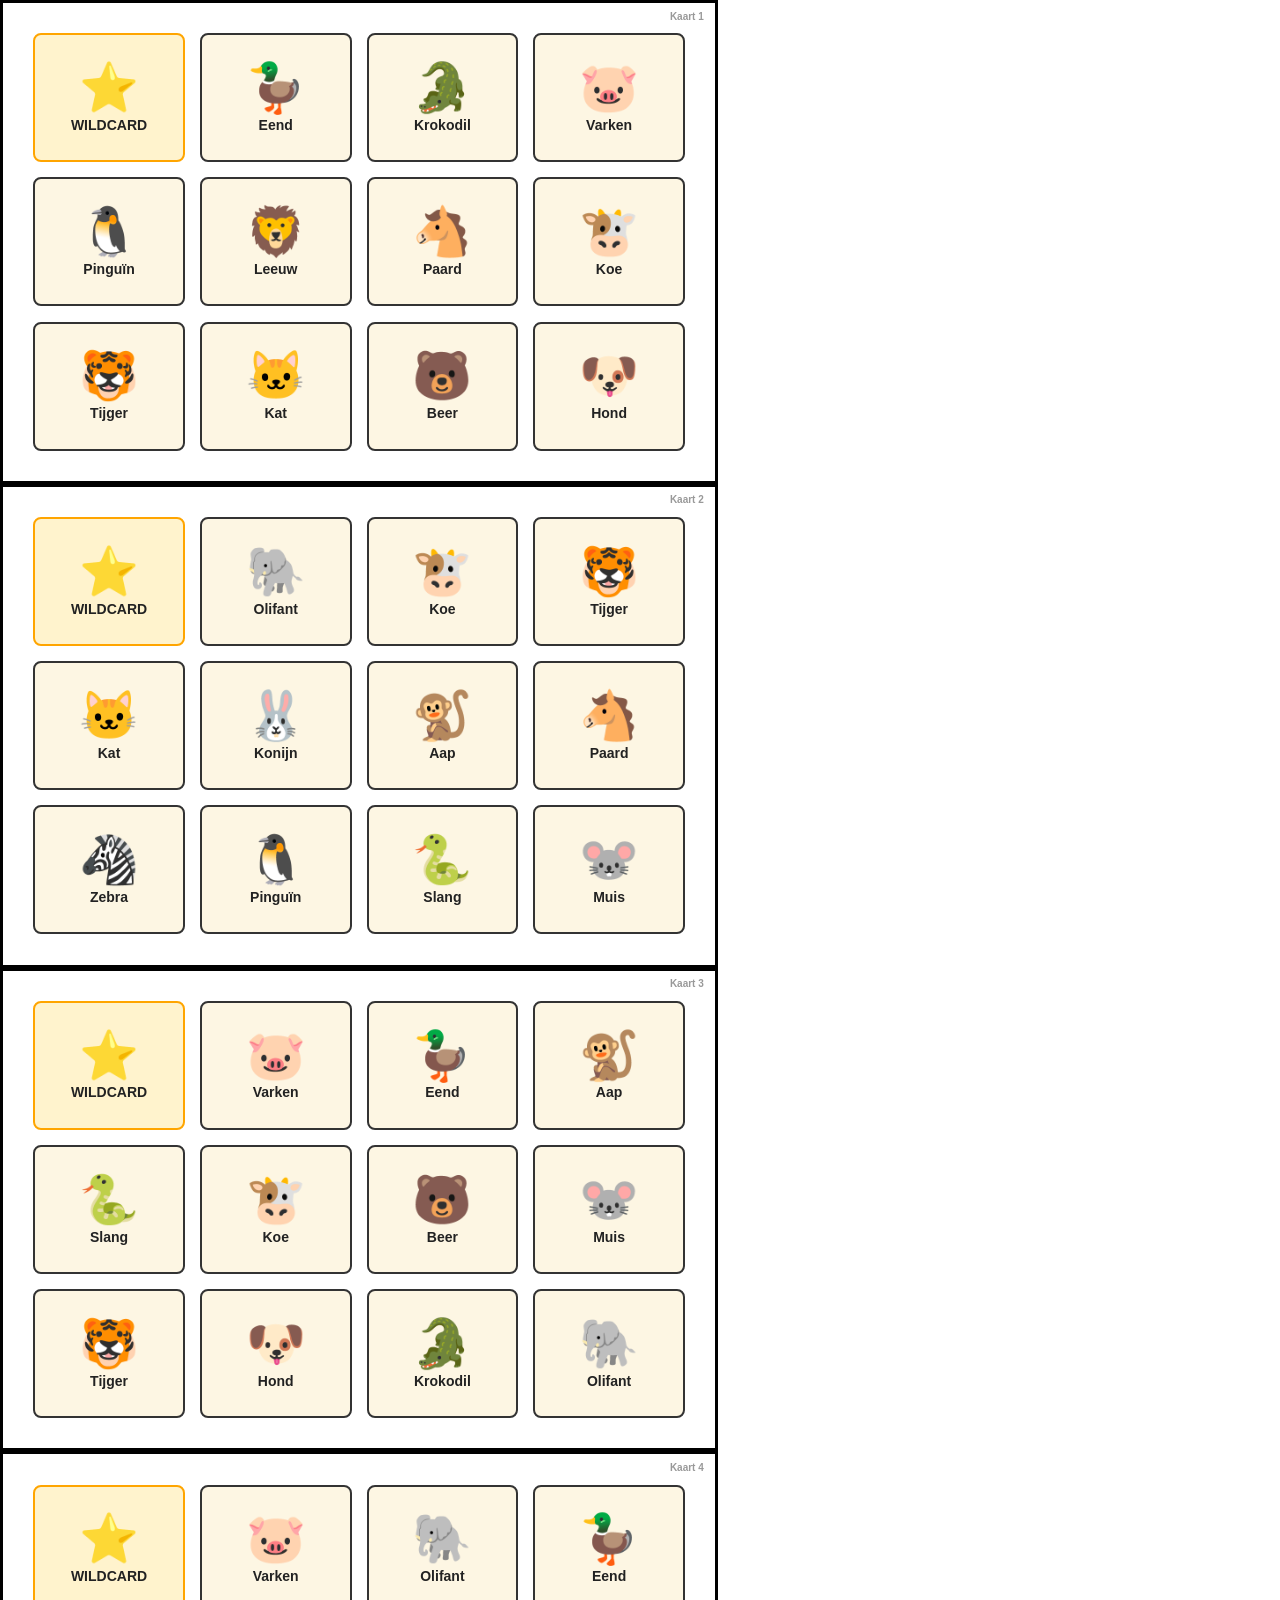
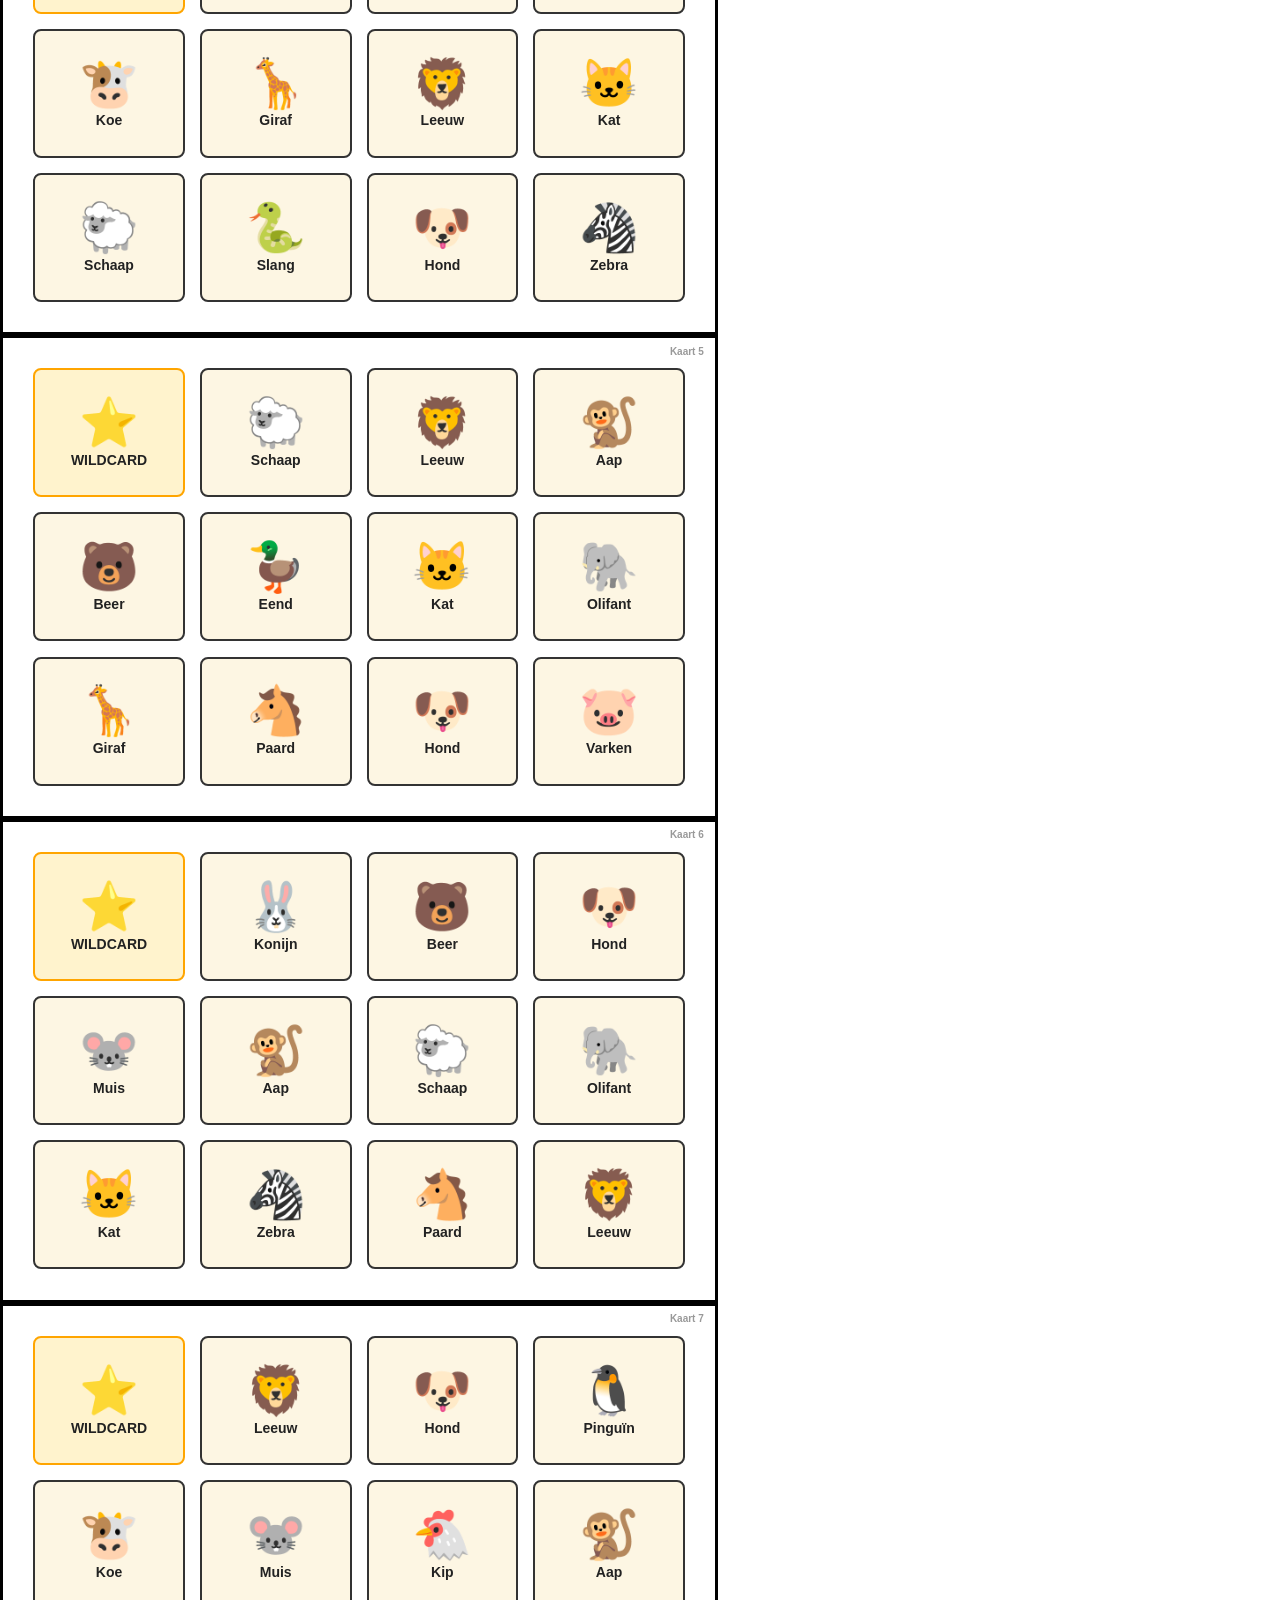
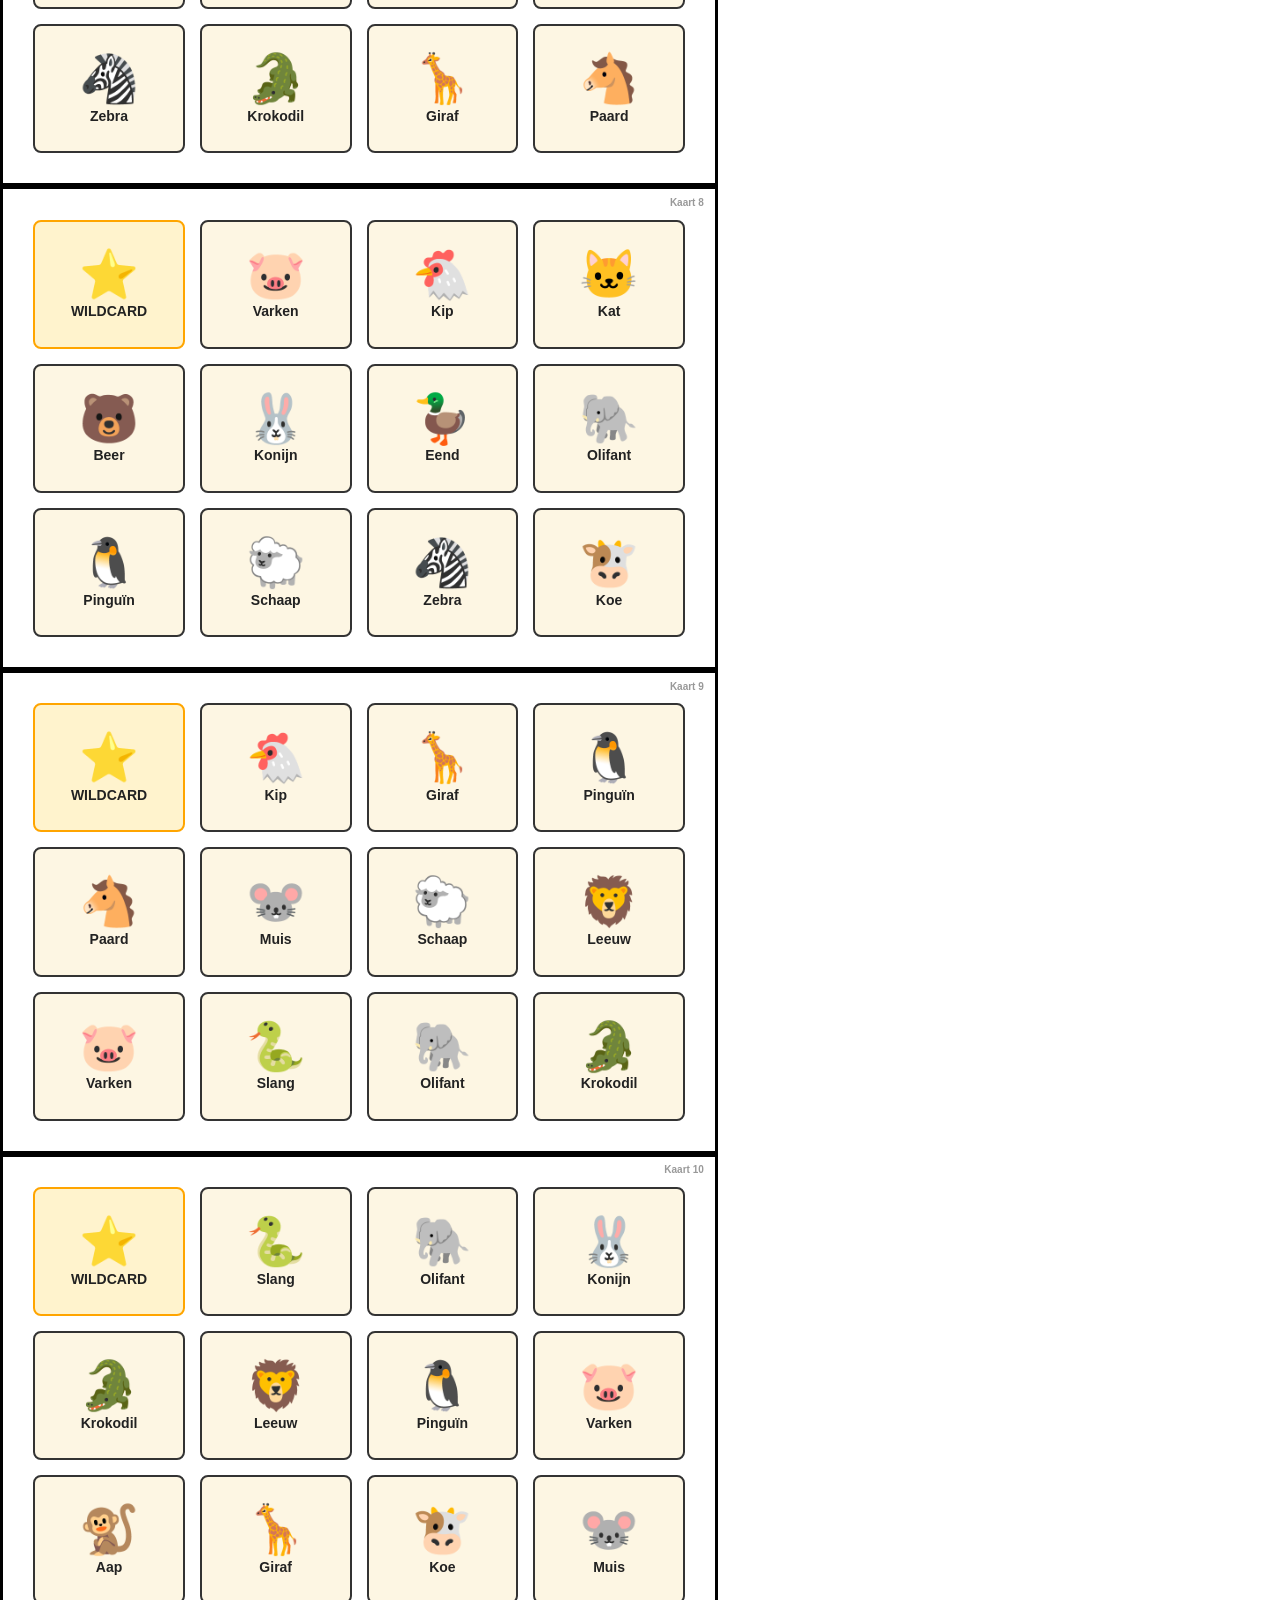
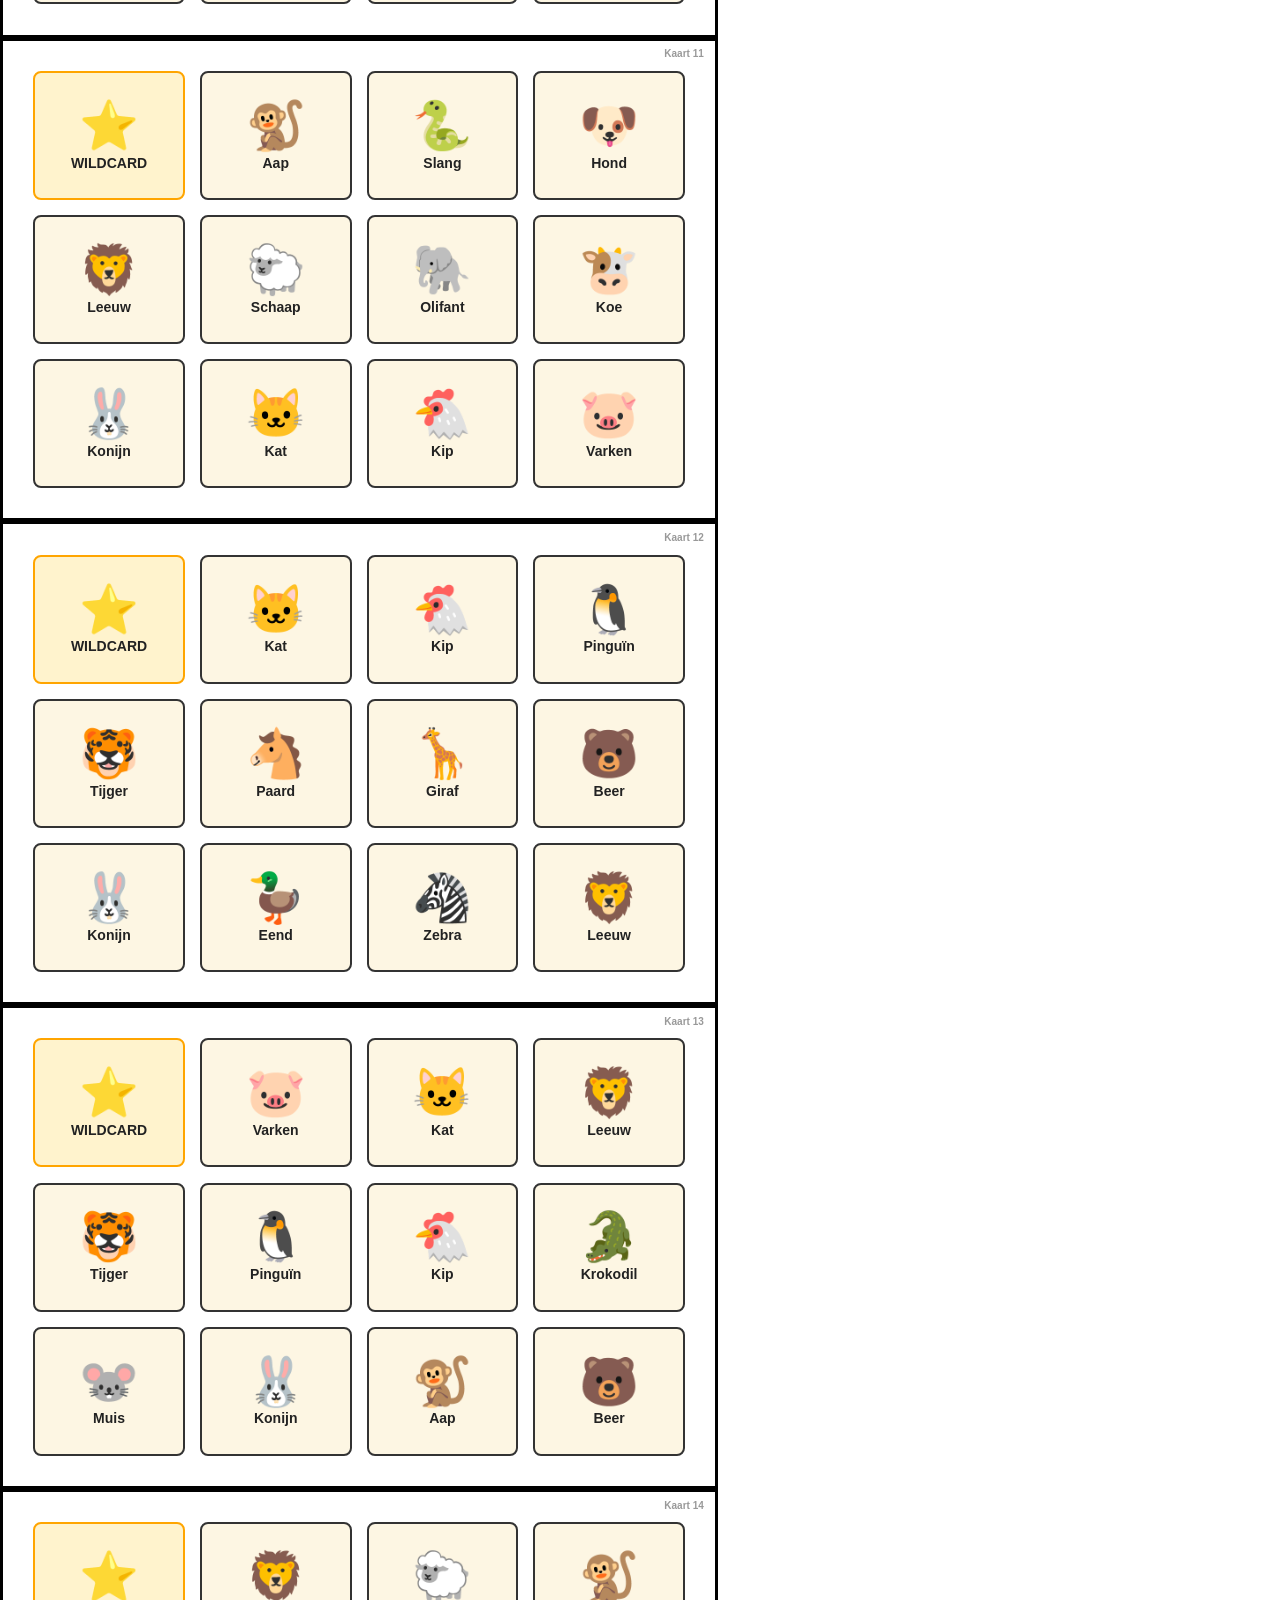
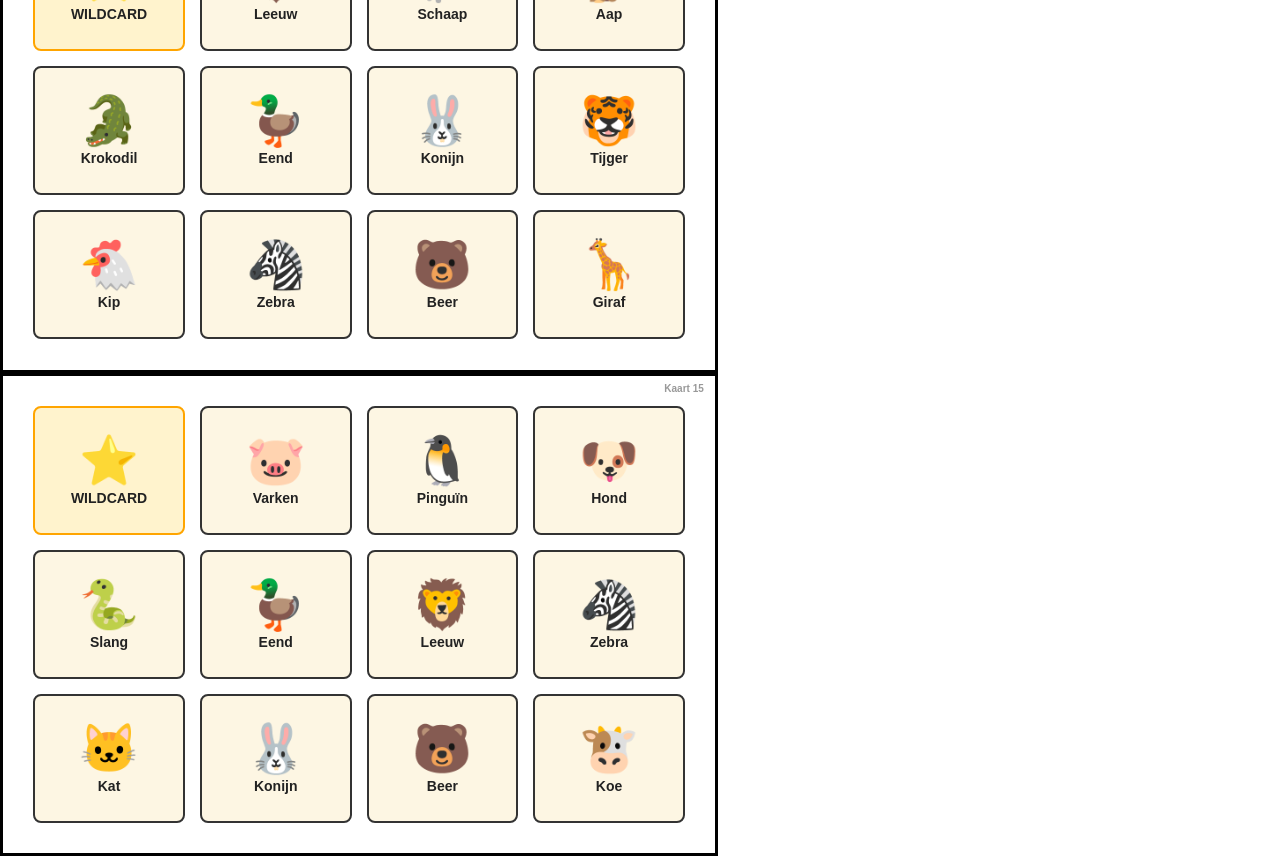
==== bingo-cards.html @ 0db5ee46 "Add files via upload" ====
<!DOCTYPE html>
<html lang="nl">
<head>
    <meta charset="UTF-8">
    <meta name="viewport" content="width=device-width, initial-scale=1.0">
    <title>Bingo Kaarten</title>
    <style>
        * { margin: 0; padding: 0; box-sizing: border-box; }
        body { font-family: system-ui, sans-serif; background: white; }
        #print-area { display: block; }
        
        .print-card {
            width: 190mm;
            height: 128mm;
            border: 3px solid #000;
            display: grid;
            grid-template-columns: repeat(4, 1fr);
            grid-template-rows: repeat(3, 1fr);
            gap: 4mm;
            padding: 8mm;
            box-sizing: border-box;
            page-break-after: always;
            font-family: sans-serif;
            background: white;
            position: relative;
        }
        
        .print-card:last-child { page-break-after: avoid; }
        
        .print-cell {
            border: 2px solid #333;
            border-radius: 8px;
            display: flex;
            flex-direction: column;
            align-items: center;
            justify-content: center;
            background: #fdf6e3;
            overflow: hidden;
        }
        
        .print-cell img {
            width: 55px;
            height: 55px;
            margin-bottom: 3px;
        }
        
        .print-cell .emoji {
            font-size: 48px;
            margin-bottom: 3px;
            display: block;
        }
        
        .print-cell span {
            font-size: 14px;
            font-weight: bold;
            color: #222;
            text-align: center;
            line-height: 1.1;
            padding: 0 2px;
        }
        
        .card-number {
            position: absolute;
            top: 2mm;
            right: 3mm;
            font-size: 10px;
            color: #999;
            font-weight: bold;
        }
        
        .star-cell { background: #fff3cd; border-color: #ffa500; }
        .star-cell span { color: #ff6b00; }
        
        .wildcard-cell { background: #fff3cd; border-color: #ffa500; font-weight: bold; }
        
        @media print {
            body { margin: 0; padding: 0; }
            .print-card { margin: 0; border: none; }
        }
    </style>
</head>
<body>
    <div id="print-area"></div>
    <script>
        const ANIMALS = [
            { id: 'hond', name: 'Hond', icon: '🐶' },
            { id: 'kat', name: 'Kat', icon: '🐱' },
            { id: 'koe', name: 'Koe', icon: '🐮' },
            { id: 'varken', name: 'Varken', icon: '🐷' },
            { id: 'schaap', name: 'Schaap', icon: '🐑' },
            { id: 'paard', name: 'Paard', icon: '🐴' },
            { id: 'kip', name: 'Kip', icon: '🐔' },
            { id: 'eend', name: 'Eend', icon: '🦆' },
            { id: 'konijn', name: 'Konijn', icon: '🐰' },
            { id: 'muis', name: 'Muis', icon: '🐭' },
            { id: 'olifant', name: 'Olifant', icon: '🐘' },
            { id: 'leeuw', name: 'Leeuw', icon: '🦁' },
            { id: 'aap', name: 'Aap', icon: '🐒' },
            { id: 'beer', name: 'Beer', icon: '🐻' },
            { id: 'krokodil', name: 'Krokodil', icon: '🐊' },
            { id: 'slang', name: 'Slang', icon: '🐍' },
            { id: 'tijger', name: 'Tijger', icon: '🐯' },
            { id: 'zebra', name: 'Zebra', icon: '🦓' },
            { id: 'giraf', name: 'Giraf', icon: '🦒' },
            { id: 'pinguin', name: 'Pinguïn', icon: '🐧' },
        ].map(a => ({
            ...a,
            svg: `data:image/svg+xml;utf8,<svg xmlns="http://www.w3.org/2000/svg" viewBox="0 0 100 100"><rect width="100" height="100" rx="15" fill="%23fdf6e3" stroke="%23ff9f43" stroke-width="2"/><text x="50" y="70" font-size="60" text-anchor="middle">${a.icon}</text></svg>`
        }));
        
        function generateCards() {
            const area = document.getElementById('print-area');
            let html = '';
            
            const wildcard = {
                name: 'WILDCARD',
                icon: '⭐',
                isWildcard: true
            };
            
            for (let cardNum = 0; cardNum < 15; cardNum++) {
                // Pick 11 random unique animals for this card (wildcard takes first slot)
                const shuffled = [...ANIMALS].sort(() => 0.5 - Math.random());
                const cardAnimals = shuffled.slice(0, 11);
                
                html += `<div class="print-card">`;
                html += `<div class="card-number">Kaart ${cardNum + 1}</div>`;
                
                // Add wildcard as first cell
                html += `<div class="print-cell wildcard-cell">
                    <span class="emoji">${wildcard.icon}</span>
                    <span>${wildcard.name}</span>
                </div>`;
                
                // Add remaining 11 animals
                cardAnimals.forEach(a => {
                    html += `<div class="print-cell">
                        <span class="emoji">${a.icon}</span>
                        <span>${a.name}</span>
                    </div>`;
                });
                
                html += `</div>`;
            }
            
            area.innerHTML = html;
        }
        
        document.addEventListener('DOMContentLoaded', () => {
            generateCards();
            // Auto-open print dialog after a short delay
            setTimeout(() => window.print(), 500);
        });
    </script>
</body>
</html>
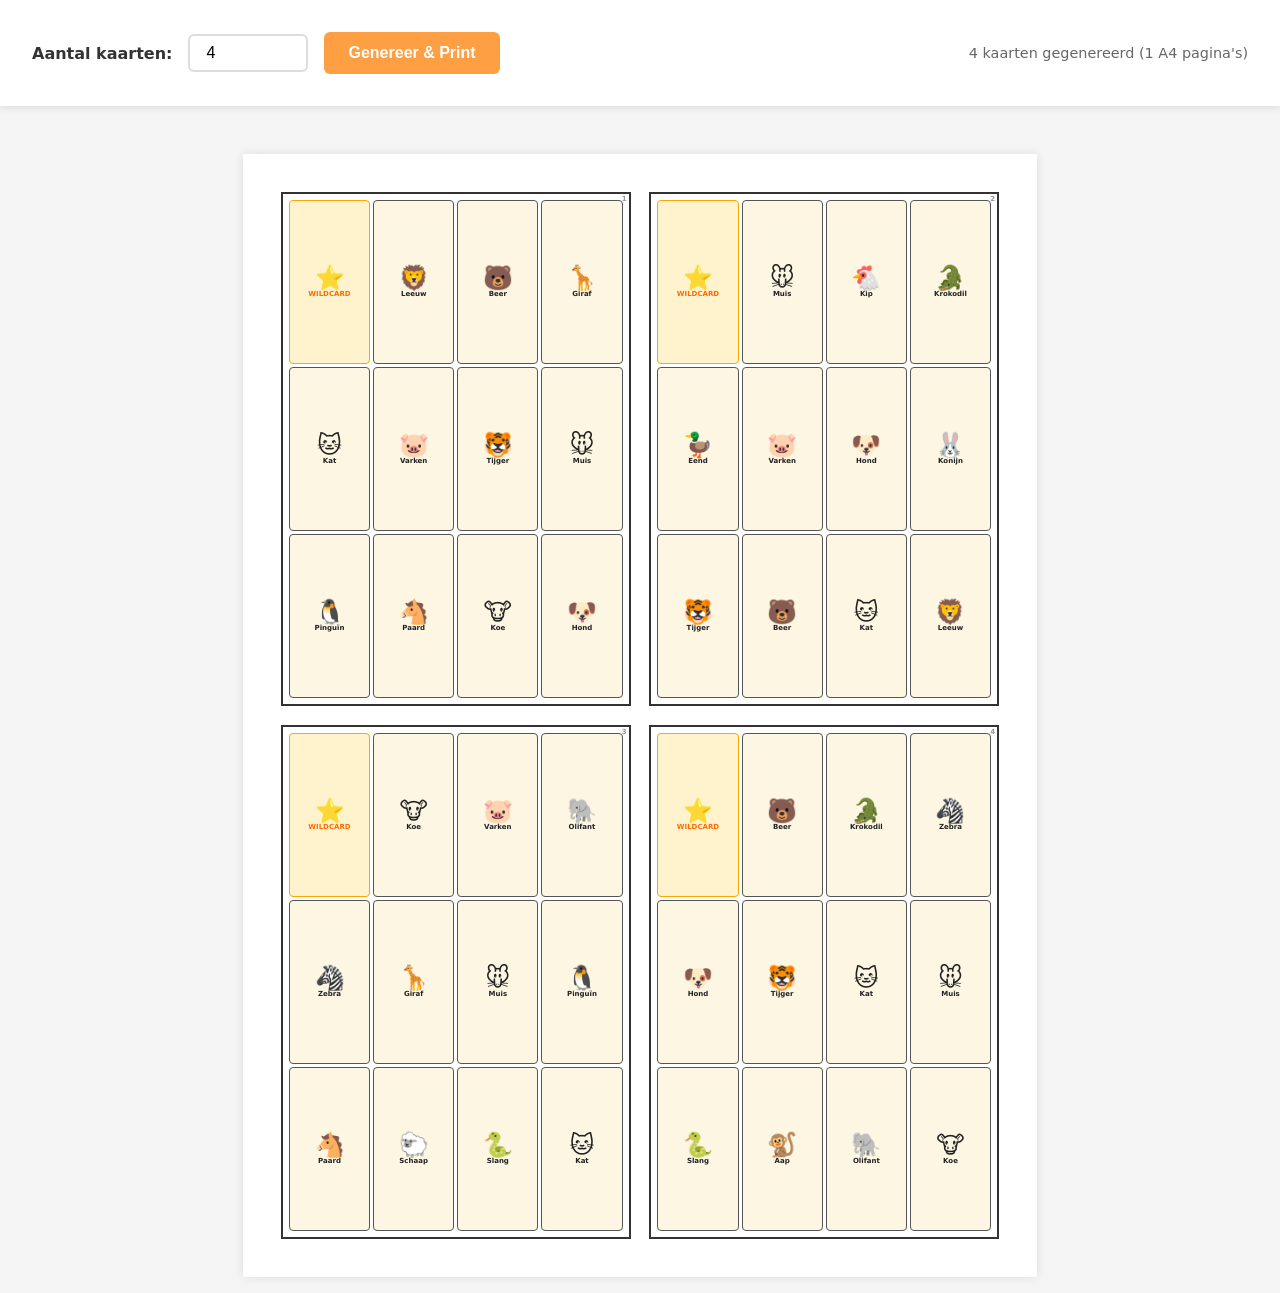
==== commit b9868649: "speech updated, cards updated." ====
--- a/bingo-cards.html
+++ b/bingo-cards.html
@@ -1,86 +1,198 @@
-<!DOCTYPE html>
+  <!DOCTYPE html>
 <html lang="nl">
 <head>
     <meta charset="UTF-8">
     <meta name="viewport" content="width=device-width, initial-scale=1.0">
-    <title>Bingo Kaarten</title>
+    <title>Bingo Kaarten Afdrukken</title>
     <style>
         * { margin: 0; padding: 0; box-sizing: border-box; }
-        body { font-family: system-ui, sans-serif; background: white; }
-        #print-area { display: block; }
-        
+        
+        body {
+            font-family: system-ui, sans-serif;
+            background: #f5f5f5;
+        }
+        
+        /* UI Controls (screen-only) */
+        #controls {
+            padding: 2rem;
+            background: white;
+            box-shadow: 0 2px 8px rgba(0,0,0,0.1);
+            display: flex;
+            gap: 1rem;
+            align-items: center;
+            flex-wrap: wrap;
+            margin-bottom: 2rem;
+        }
+        
+        #controls label {
+            font-weight: 600;
+            color: #333;
+        }
+        
+        #controls input {
+            padding: 0.5rem 1rem;
+            border: 2px solid #ddd;
+            border-radius: 6px;
+            font-size: 1rem;
+            width: 120px;
+        }
+        
+        #controls button {
+            padding: 0.75rem 1.5rem;
+            background: #ff9f43;
+            color: white;
+            border: none;
+            border-radius: 6px;
+            font-weight: 600;
+            cursor: pointer;
+            font-size: 1rem;
+            transition: background 0.2s;
+        }
+        
+        #controls button:hover {
+            background: #ff8c1a;
+        }
+        
+        #print-area {
+            display: grid;
+            grid-template-columns: 1fr;
+            gap: 2rem;
+            padding: 1rem;
+        }
+        
+        /* A4 Page Container - holds 4 cards (2x2) */
+        .page {
+            width: 210mm;
+            height: 297mm;
+            background: white;
+            margin: 0 auto;
+            padding: 1cm;
+            display: grid;
+            grid-template-columns: 1fr 1fr;
+            grid-template-rows: 1fr 1fr;
+            gap: 0.5cm;
+            page-break-after: always;
+            box-shadow: 0 0 10px rgba(0,0,0,0.1);
+        }
+        
+        .page:last-child {
+            page-break-after: avoid;
+        }
+        
+        /* Individual Bingo Card */
         .print-card {
-            width: 190mm;
-            height: 128mm;
-            border: 3px solid #000;
+            border: 2px solid #333;
+            background: white;
             display: grid;
             grid-template-columns: repeat(4, 1fr);
             grid-template-rows: repeat(3, 1fr);
-            gap: 4mm;
-            padding: 8mm;
+            gap: 3px;
+            padding: 6px;
             box-sizing: border-box;
-            page-break-after: always;
-            font-family: sans-serif;
-            background: white;
             position: relative;
-        }
-        
-        .print-card:last-child { page-break-after: avoid; }
+            overflow: hidden;
+        }
         
         .print-cell {
-            border: 2px solid #333;
-            border-radius: 8px;
+            border: 1px solid #555;
+            border-radius: 4px;
             display: flex;
             flex-direction: column;
             align-items: center;
             justify-content: center;
             background: #fdf6e3;
             overflow: hidden;
-        }
-        
-        .print-cell img {
-            width: 55px;
-            height: 55px;
-            margin-bottom: 3px;
+            padding: 2px;
+            min-height: 30px;
         }
         
         .print-cell .emoji {
-            font-size: 48px;
-            margin-bottom: 3px;
-            display: block;
+            font-size: 24px;
+            line-height: 1;
+            margin-bottom: 1px;
         }
         
         .print-cell span {
-            font-size: 14px;
+            font-size: 7px;
             font-weight: bold;
             color: #222;
             text-align: center;
-            line-height: 1.1;
-            padding: 0 2px;
+            line-height: 1;
         }
         
         .card-number {
             position: absolute;
-            top: 2mm;
-            right: 3mm;
-            font-size: 10px;
+            top: 1px;
+            right: 2px;
+            font-size: 7px;
             color: #999;
             font-weight: bold;
         }
         
-        .star-cell { background: #fff3cd; border-color: #ffa500; }
-        .star-cell span { color: #ff6b00; }
-        
-        .wildcard-cell { background: #fff3cd; border-color: #ffa500; font-weight: bold; }
-        
+        .wildcard-cell {
+            background: #fff3cd;
+            border-color: #ffa500;
+        }
+        
+        .wildcard-cell span {
+            color: #ff6b00;
+        }
+        
+        /* Responsive for screen view */
+        @media screen and (max-width: 1024px) {
+            #controls {
+                padding: 1rem;
+            }
+            
+            .page {
+                width: 100%;
+                max-width: 600px;
+                box-shadow: 0 2px 8px rgba(0,0,0,0.1);
+                margin: 0 auto 2rem;
+            }
+        }
+        
+        /* Print Styles */
         @media print {
-            body { margin: 0; padding: 0; }
-            .print-card { margin: 0; border: none; }
+            body {
+                margin: 0;
+                padding: 0;
+                background: white;
+            }
+            
+            #controls {
+                display: none;
+            }
+            
+            #print-area {
+                gap: 0;
+                padding: 0;
+            }
+            
+            .page {
+                margin: 0;
+                width: 100%;
+                height: 100%;
+                page-break-after: always;
+                box-shadow: none;
+            }
+            
+            .page:last-child {
+                page-break-after: avoid;
+            }
         }
     </style>
 </head>
 <body>
+    <div id="controls">
+        <label for="cardCount">Aantal kaarten:</label>
+        <input type="number" id="cardCount" min="4" max="100" value="4" step="4">
+        <button id="generateBtn">Genereer & Print</button>
+        <span id="status" style="margin-left: auto; color: #666; font-size: 0.9rem;"></span>
+    </div>
+    
     <div id="print-area"></div>
+
     <script>
         const ANIMALS = [
             { id: 'hond', name: 'Hond', icon: '🐶' },
@@ -103,53 +215,86 @@
             { id: 'zebra', name: 'Zebra', icon: '🦓' },
             { id: 'giraf', name: 'Giraf', icon: '🦒' },
             { id: 'pinguin', name: 'Pinguïn', icon: '🐧' },
-        ].map(a => ({
-            ...a,
-            svg: `data:image/svg+xml;utf8,<svg xmlns="http://www.w3.org/2000/svg" viewBox="0 0 100 100"><rect width="100" height="100" rx="15" fill="%23fdf6e3" stroke="%23ff9f43" stroke-width="2"/><text x="50" y="70" font-size="60" text-anchor="middle">${a.icon}</text></svg>`
-        }));
-        
-        function generateCards() {
+        ];
+        
+        const wildcard = { name: 'WILDCARD', icon: '⭐', isWildcard: true };
+        
+        function generateCards(numCards) {
             const area = document.getElementById('print-area');
+            const status = document.getElementById('status');
+            
+            // Validate input
+            numCards = Math.max(4, Math.min(100, parseInt(numCards) || 4));
+            // Round to nearest 4 for better page layout
+            numCards = Math.ceil(numCards / 4) * 4;
+            
             let html = '';
-            
-            const wildcard = {
-                name: 'WILDCARD',
-                icon: '⭐',
-                isWildcard: true
-            };
-            
-            for (let cardNum = 0; cardNum < 15; cardNum++) {
-                // Pick 11 random unique animals for this card (wildcard takes first slot)
-                const shuffled = [...ANIMALS].sort(() => 0.5 - Math.random());
-                const cardAnimals = shuffled.slice(0, 11);
+            let cardIndex = 0;
+            
+            // Generate pages with 4 cards each (2x2 grid)
+            for (let pageNum = 0; cardIndex < numCards; pageNum++) {
+                html += '<div class="page">';
                 
-                html += `<div class="print-card">`;
-                html += `<div class="card-number">Kaart ${cardNum + 1}</div>`;
+                // 4 cards per page
+                for (let cardInPage = 0; cardInPage < 4 && cardIndex < numCards; cardInPage++) {
+                    cardIndex++;
+                    
+                    // Pick 11 random unique animals for this card
+                    const shuffled = [...ANIMALS].sort(() => 0.5 - Math.random());
+                    const cardAnimals = shuffled.slice(0, 11);
+                    
+                    html += `<div class="print-card">`;
+                    html += `<div class="card-number">${cardIndex}</div>`;
+                    
+                    // Add wildcard as first cell
+                    html += `<div class="print-cell wildcard-cell">
+                        <span class="emoji">${wildcard.icon}</span>
+                        <span>${wildcard.name}</span>
+                    </div>`;
+                    
+                    // Add remaining 11 animals
+                    cardAnimals.forEach(a => {
+                        html += `<div class="print-cell">
+                            <span class="emoji">${a.icon}</span>
+                            <span>${a.name}</span>
+                        </div>`;
+                    });
+                    
+                    html += `</div>`;
+                }
                 
-                // Add wildcard as first cell
-                html += `<div class="print-cell wildcard-cell">
-                    <span class="emoji">${wildcard.icon}</span>
-                    <span>${wildcard.name}</span>
-                </div>`;
-                
-                // Add remaining 11 animals
-                cardAnimals.forEach(a => {
-                    html += `<div class="print-cell">
-                        <span class="emoji">${a.icon}</span>
-                        <span>${a.name}</span>
-                    </div>`;
-                });
-                
-                html += `</div>`;
+                html += '</div>';
             }
             
             area.innerHTML = html;
+            status.textContent = `${numCards} kaarten gegenereerd (${Math.ceil(numCards / 4)} A4 pagina's)`;
         }
         
         document.addEventListener('DOMContentLoaded', () => {
-            generateCards();
-            // Auto-open print dialog after a short delay
-            setTimeout(() => window.print(), 500);
+            const cardCountInput = document.getElementById('cardCount');
+            const generateBtn = document.getElementById('generateBtn');
+            
+            // Generate initial cards
+            generateCards(cardCountInput.value);
+            
+            // Generate button click
+            generateBtn.addEventListener('click', () => {
+                generateCards(cardCountInput.value);
+                // Auto-open print dialog
+                setTimeout(() => window.print(), 500);
+            });
+            
+            // Auto-generate when input changes if not actively typing
+            let timeout;
+            cardCountInput.addEventListener('input', () => {
+                clearTimeout(timeout);
+                timeout = setTimeout(() => {
+                    generateCards(cardCountInput.value);
+                }, 500);
+            });
+            
+            // Auto-print on load (optional - disabled for better UX)
+            // setTimeout(() => window.print(), 1000);
         });
     </script>
 </body>
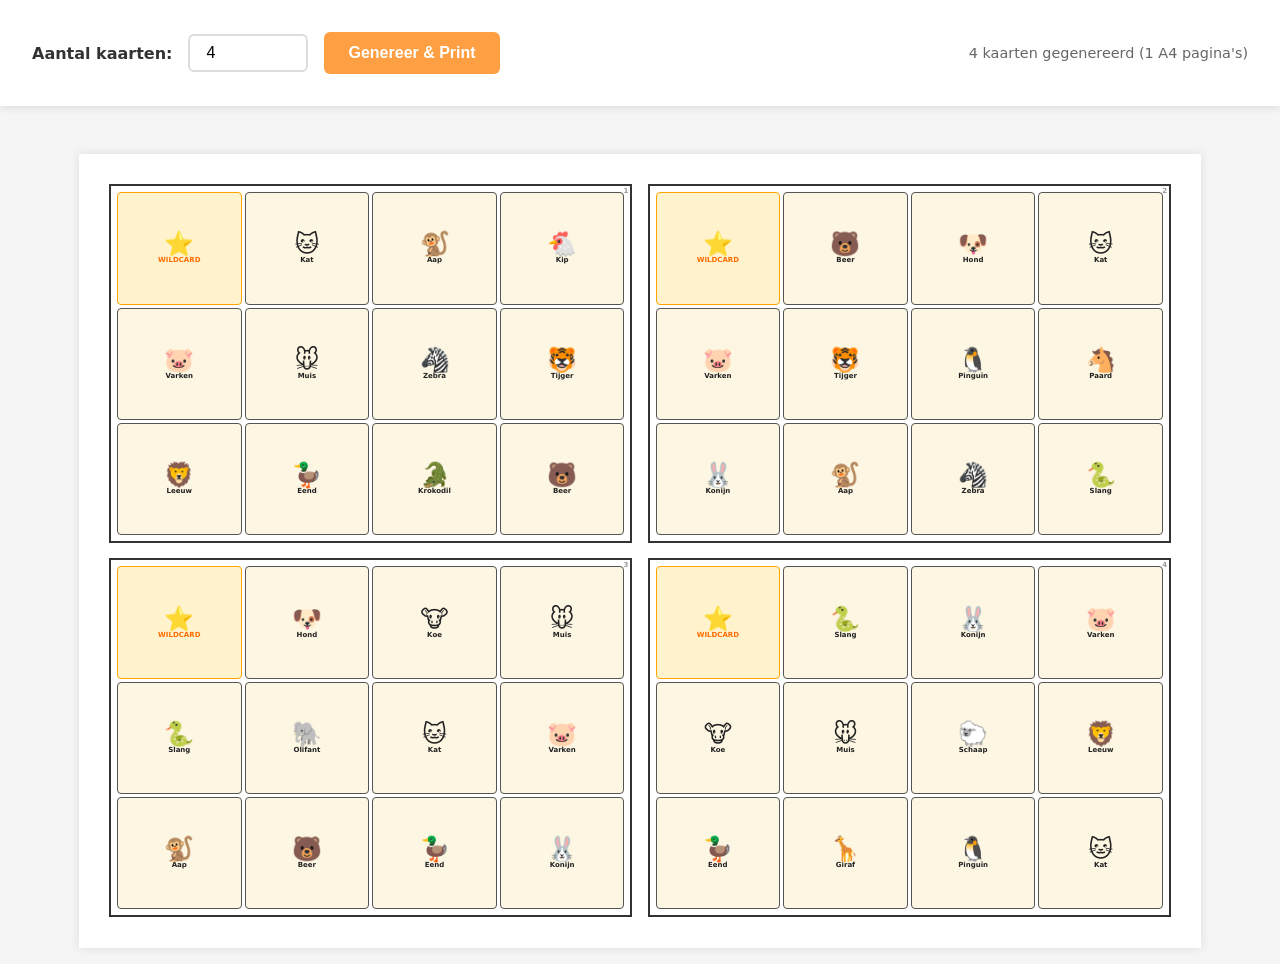
==== commit ac45a741: "Updated bingo-cards" ====
--- a/bingo-cards.html
+++ b/bingo-cards.html
@@ -60,17 +60,17 @@
             padding: 1rem;
         }
         
-        /* A4 Page Container - holds 4 cards (2x2) */
+        /* A4 Page Container - Landscape - holds 4 cards (2x2) */
         .page {
-            width: 210mm;
-            height: 297mm;
+            width: 297mm;
+            height: 210mm;
             background: white;
             margin: 0 auto;
-            padding: 1cm;
+            padding: 0.8cm;
             display: grid;
             grid-template-columns: 1fr 1fr;
             grid-template-rows: 1fr 1fr;
-            gap: 0.5cm;
+            gap: 0.4cm;
             page-break-after: always;
             box-shadow: 0 0 10px rgba(0,0,0,0.1);
         }
@@ -139,16 +139,19 @@
         }
         
         /* Responsive for screen view */
-        @media screen and (max-width: 1024px) {
+        @media screen and (max-width: 1200px) {
             #controls {
                 padding: 1rem;
+                flex-direction: column;
+                align-items: flex-start;
             }
             
             .page {
                 width: 100%;
-                max-width: 600px;
+                max-width: 900px;
                 box-shadow: 0 2px 8px rgba(0,0,0,0.1);
                 margin: 0 auto 2rem;
+                aspect-ratio: 297 / 210;
             }
         }
         
